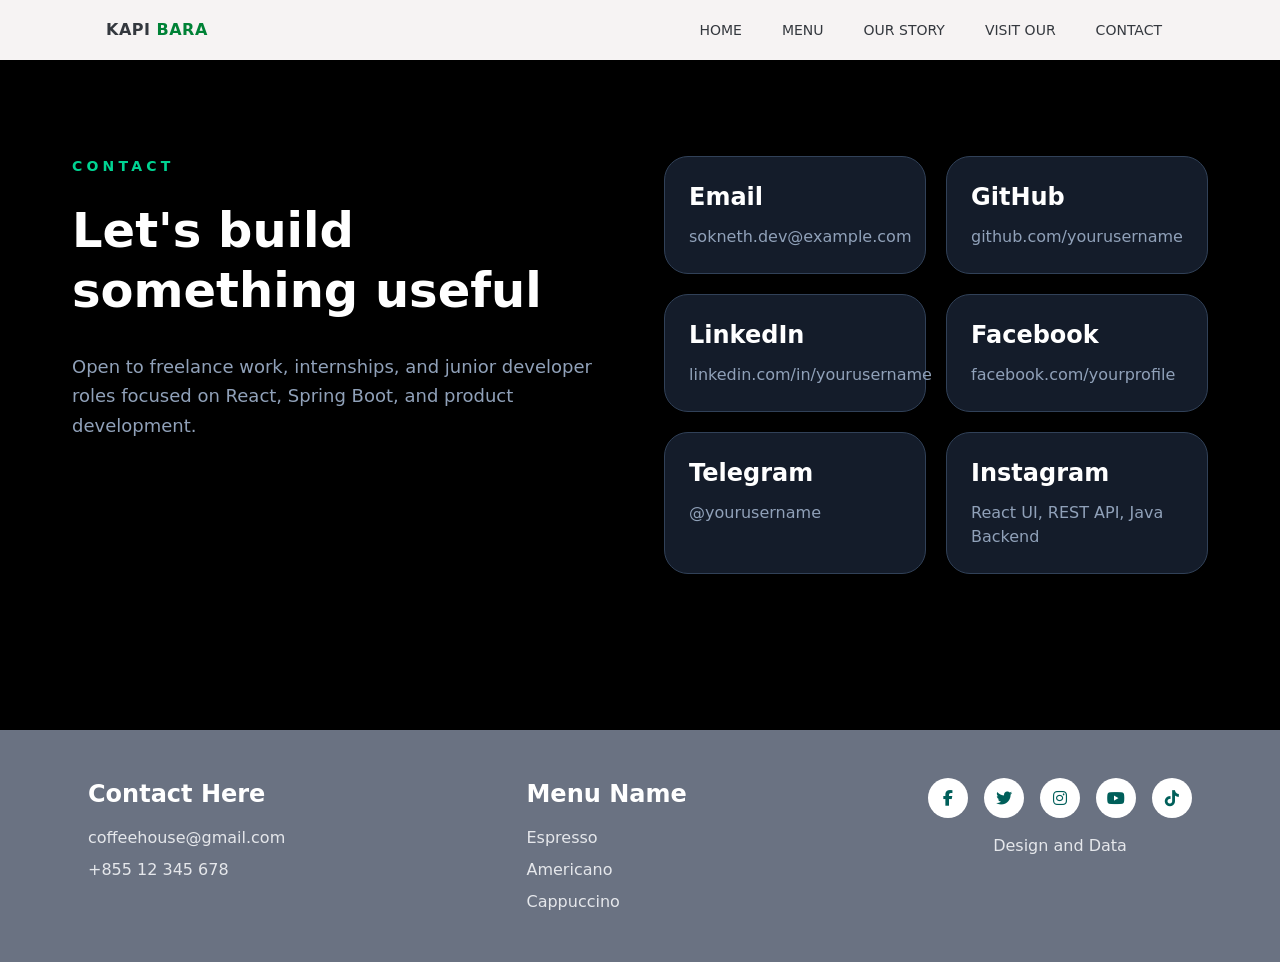
==== src/html/contact.html @ fe5241a5 "first commit" ====
<!DOCTYPE html>
<html lang="en">

<head>
    <meta charset="UTF-8" />
    <meta name="viewport" content="width=device-width, initialscale=1" />
    <title>Portfolio</title>
    <link rel="stylesheet" href="../../style.css">
    <!-- link Tailwind -->
   <link rel="stylesheet" href="../output.css">
    <!-- link cdn -->
      <link rel="stylesheet" href="https://cdnjs.cloudflare.com/ajax/libs/font-awesome/6.5.2/css/all.min.css">
   
</head>

<body class="bg-main">
    <nav aria-label="Primary" class="bg-white">
        <div class="nav-inner lg:h-15 md:h-15">
            <div class="brand"><a href="#">KAPI <span class="text-green-700">BARA</span></a></div>
            <!-- Mobile toggle (checkbox hack) -->
            <input id="nav-toggle" class="toggle" type="checkbox" ariacontrols="
primary-menu" aria-expanded="false" />
            <label for="nav-toggle" class="toggle-label" aria-label="Toggle
navigation">☰ <span>Menu</span></label>
            <ul id="primary-menu" class="menu font-medium text-sm ">
                 <li><a href="../../index.html" class="home">HOME</a></li>
                <li><a href="menu.html">MENU</a></li>
                <li><a href="our.html">OUR STORY</a></li>
                <li><a href="visit.html">VISIT OUR</a></li>
                <li><a href="contact.html">CONTACT</a></li>
            </ul>
        </div>
    </nav>

<section class="max-w-7xl mx-auto px-6 py-12">
    <div class="rounded-[40px] p-8 md:p-12">

        <div class="grid lg:grid-cols-2 gap-12 items-start">

            <!-- Left Side -->
            <div>
                <p class="text-emerald-400 uppercase tracking-[0.3em] font-semibold text-sm">
                    Contact
                </p>

                <h1 class="text-white text-4xl md:text-5xl font-bold mt-6 leading-tight">
                    Let's build something useful
                </h1>

                <p class="text-slate-400 text-lg mt-8 leading-relaxed max-w-xl">
                    Open to freelance work, internships, and junior developer roles
                    focused on React, Spring Boot, and product development.
                </p>
            </div>

            <!-- Right Side -->
            <div class="grid sm:grid-cols-2 gap-5">

                <!-- Email -->
                <a href="mailto:sokneth.dev@example.com"
                    class="block bg-slate-800/70 border border-slate-700 rounded-3xl p-6
                    hover:border-emerald-400 hover:-translate-y-1 hover:scale-105
                    transition-all duration-300">

                    <h3 class="text-white text-2xl font-semibold">Email</h3>
                    <p class="text-slate-400 mt-3">
                        sokneth.dev@example.com
                    </p>
                </a>

                <!-- GitHub -->
                <a href="https://github.com/yourusername" target="_blank"
                    class="block bg-slate-800/70 border border-slate-700 rounded-3xl p-6
                    hover:border-emerald-400 hover:-translate-y-1 hover:scale-105
                    transition-all duration-300">

                    <h3 class="text-white text-2xl font-semibold">GitHub</h3>
                    <p class="text-slate-400 mt-3">
                        github.com/yourusername
                    </p>
                </a>

                <!-- LinkedIn -->
                <a href="https://linkedin.com/in/yourusername" target="_blank"
                    class="block bg-slate-800/70 border border-slate-700 rounded-3xl p-6
                    hover:border-emerald-400 hover:-translate-y-1 hover:scale-105
                    transition-all duration-300">

                    <h3 class="text-white text-2xl font-semibold">LinkedIn</h3>
                    <p class="text-slate-400 mt-3">
                        linkedin.com/in/yourusername
                    </p>
                </a>

                <!-- Facebook -->
                <a href="https://facebook.com/yourprofile" target="_blank"
                    class="block bg-slate-800/70 border border-slate-700 rounded-3xl p-6
                    hover:border-emerald-400 hover:-translate-y-1 hover:scale-105
                    transition-all duration-300">

                    <h3 class="text-white text-2xl font-semibold">Facebook</h3>
                    <p class="text-slate-400 mt-3">
                        facebook.com/yourprofile
                    </p>
                </a>

                <!-- Telegram -->
                <a href="https://t.me/yourusername" target="_blank"
                    class="block bg-slate-800/70 border border-slate-700 rounded-3xl p-6
                    hover:border-emerald-400 hover:-translate-y-1 hover:scale-105
                    transition-all duration-300">

                    <h3 class="text-white text-2xl font-semibold">Telegram</h3>
                    <p class="text-slate-400 mt-3">
                        @yourusername
                    </p>
                </a>

                <div
                    class="bg-slate-800/70 border border-slate-700 rounded-3xl p-6
                    hover:border-emerald-400 hover:-translate-y-1 hover:scale-105
                    transition-all duration-300">

                    <h3 class="text-white text-2xl font-semibold">Instagram</h3>
                    <p class="text-slate-400 mt-3">
                        React UI, REST API, Java Backend
                    </p>
                </div>

            </div>

        </div>

    </div>
</section>
    
     <footer class="bg-gray-500 text-white py-12 mt-15">
      <div class="max-w-6xl mx-auto px-6">
        <div class="flex flex-col md:flex-row justify-between items-center md:items-start gap-10">
            <div class="text-center md:text-left">
                <h3 class="text-2xl font-bold mb-4">Contact Here</h3>
                <p class="text-gray-200">coffeehouse@gmail.com</p>
                <p class="text-gray-200 mt-2">+855 12 345 678</p>
            </div>
            <div class="text-center md:text-left">
                <h3 class="text-2xl font-bold mb-4">Menu Name</h3>
                <ul class="space-y-2 text-gray-200">
                    <li>Espresso</li>
                    <li>Americano</li>
                    <li>Cappuccino</li>
                </ul>
            </div>
            <div class="text-center">
                <div class="flex justify-center gap-4 mb-4">
                    <a href="#"   class="w-10 h-10 bg-white text-teal-800 rounded-full flex items-center justify-center hover:scale-110 transition">
                        <i class="fa-brands fa-facebook-f"></i>
                    </a>

                    <a href="#" class="w-10 h-10 bg-white text-teal-800 rounded-full flex items-center justify-center hover:scale-110 transition">
                        <i class="fa-brands fa-twitter"></i>
                    </a>
                    <a href="#"
                        class="w-10 h-10 bg-white text-teal-800 rounded-full flex items-center justify-center hover:scale-110 transition">
                        <i class="fa-brands fa-instagram"></i>
                    </a>
                    <a href="#"  class="w-10 h-10 bg-white text-teal-800 rounded-full flex items-center justify-center hover:scale-110 transition">
                        <i class="fa-brands fa-youtube"></i>
                    </a>
                    <a href="#"   class="w-10 h-10 bg-white text-teal-800 rounded-full flex items-center justify-center hover:scale-110 transition">
                        <i class="fa-brands fa-tiktok"></i>
                    </a>
                </div>
                <p class="text-gray-200">Design and Data</p>
            </div>

        </div>
    </div>
</footer>
</body>

</html>
---- style.css ----
:root {
  --bg: #f6f3f3; /* dark navy */
  --fg: #34383e; /* light text */
  --accent: #22c55e; /* green */
  --hover: #d9e9d9; /* darker hover */
  --focus: #d9dee4; /* focus ring */
}

:root {
  --surface: #f3efe7;
  --surface-header: rgba(243, 239, 231, 0.82);
  --surface-elevated: rgba(255, 252, 247, 0.84);
  --text: #1d2433;
  --muted: #59657c;
  --accent: #0f9d7a;
  --accent-strong: #d97706;
  --line: rgba(29, 36, 51, 0.12);
  --glow-soft: rgba(255, 255, 255, 0.3);
}

/* Reset/utility */
* {
  box-sizing: border-box;
}
body {
  margin: 0;
  font-family: system-ui, Arial, sans-serif;
  background:#2f0606;
  color: #111;
}
/* NAVBAR */
nav {
  background: var(--bg);
  color: var(--fg);
  position: sticky;
  top: 0;
  z-index: 1000;
}
.nav-inner {
  max-width: 1100px;
  margin-inline: auto;
  display: flex;
  align-items: center;
  justify-content: space-between;
  padding: 0.75rem 1rem;
}
.brand a {
  color: var(--fg);
  text-decoration: none;
  font-weight: 700;
  letter-spacing: 0.5px;
}
/* Menu list (desktop) */
.menu {
  list-style: none;
  display: flex;
  gap: 1rem;
  margin: 0;
  padding: 0;
}
.menu a {
  color: var(--fg);
  text-decoration: none;
  padding: 0.5rem 0.75rem;
  border-radius: 6px;
}
.menu a:hover {
  background: var(--hover);
}
.menu a:focus-visible {
  outline: 3px solid var(--focus);
  outline-offset: 2px;
}
/* Mobile toggle */
.toggle {
  display: none; /* checkbox hidden */
}
.toggle-label {
  display: none;
  cursor: pointer;
  padding: 0.4rem;
  border-radius: 6px;
  border: 1px solid #334155;
}
.toggle-label:focus-visible {
  outline: 3px solid var(--focus);

  outline-offset: 2px;
}
/* Responsive: stack menu on small screens */
@media (max-width: 640px) {
  .nav-inner {
    flex-wrap: wrap;
    gap: 0.5rem;
  }
  .menu {
    flex-direction: column;
    width: 100%;
    display: none; /* hidden by default */
    background: var(--bg);
    border-top: 1px solid #415f89;
    padding: 0.5rem 0;
  }
  /* Show hamburger button */
  .toggle-label {
    display: inline-flex;
    align-items: center;
    gap: 0.5rem;
    color: var(--fg);
  }
  /* If checkbox is checked, show menu */
  .toggle:checked + .toggle-label + ul.menu {
    display: flex;
   
  }

  
}
main {
  max-width: 100%;
  margin: 2rem auto;
  padding: 0 1rem;
}
@media (max-width: 640px) {

  .main{
    width: 100%;
    height: auto;
    display: flex;
    justify-content: center;
    gap: 20px;

  }
}

.bg-main{
  background-color: #000000;
}
---- src/output.css ----
/*! tailwindcss v4.3.0 | MIT License | https://tailwindcss.com */
@layer properties;
@layer theme, base, components, utilities;
@layer theme {
  :root, :host {
    --font-sans: ui-sans-serif, system-ui, sans-serif, "Apple Color Emoji",
      "Segoe UI Emoji", "Segoe UI Symbol", "Noto Color Emoji";
    --font-mono: ui-monospace, SFMono-Regular, Menlo, Monaco, Consolas, "Liberation Mono",
      "Courier New", monospace;
    --color-red-700: oklch(50.5% 0.213 27.518);
    --color-amber-50: oklch(98.7% 0.022 95.277);
    --color-amber-700: oklch(55.5% 0.163 48.998);
    --color-amber-900: oklch(41.4% 0.112 45.904);
    --color-amber-950: oklch(27.9% 0.077 45.635);
    --color-green-400: oklch(79.2% 0.209 151.711);
    --color-green-500: oklch(72.3% 0.219 149.579);
    --color-green-600: oklch(62.7% 0.194 149.214);
    --color-green-700: oklch(52.7% 0.154 150.069);
    --color-emerald-400: oklch(76.5% 0.177 163.223);
    --color-teal-800: oklch(43.7% 0.078 188.216);
    --color-blue-600: oklch(54.6% 0.245 262.881);
    --color-slate-300: oklch(86.9% 0.022 252.894);
    --color-slate-400: oklch(70.4% 0.04 256.788);
    --color-slate-700: oklch(37.2% 0.044 257.287);
    --color-slate-800: oklch(27.9% 0.041 260.031);
    --color-gray-200: oklch(92.8% 0.006 264.531);
    --color-gray-300: oklch(87.2% 0.01 258.338);
    --color-gray-400: oklch(70.7% 0.022 261.325);
    --color-gray-500: oklch(55.1% 0.027 264.364);
    --color-gray-800: oklch(27.8% 0.033 256.848);
    --color-white: #fff;
    --spacing: 0.25rem;
    --container-xl: 36rem;
    --container-2xl: 42rem;
    --container-3xl: 48rem;
    --container-5xl: 64rem;
    --container-6xl: 72rem;
    --container-7xl: 80rem;
    --text-sm: 0.875rem;
    --text-sm--line-height: calc(1.25 / 0.875);
    --text-lg: 1.125rem;
    --text-lg--line-height: calc(1.75 / 1.125);
    --text-xl: 1.25rem;
    --text-xl--line-height: calc(1.75 / 1.25);
    --text-2xl: 1.5rem;
    --text-2xl--line-height: calc(2 / 1.5);
    --text-3xl: 1.875rem;
    --text-3xl--line-height: calc(2.25 / 1.875);
    --text-4xl: 2.25rem;
    --text-4xl--line-height: calc(2.5 / 2.25);
    --text-5xl: 3rem;
    --text-5xl--line-height: 1;
    --text-7xl: 4.5rem;
    --text-7xl--line-height: 1;
    --font-weight-medium: 500;
    --font-weight-semibold: 600;
    --font-weight-bold: 700;
    --font-weight-extrabold: 800;
    --tracking-wide: 0.025em;
    --tracking-widest: 0.1em;
    --leading-tight: 1.25;
    --leading-relaxed: 1.625;
    --radius-xl: 0.75rem;
    --radius-2xl: 1rem;
    --radius-3xl: 1.5rem;
    --default-transition-duration: 150ms;
    --default-transition-timing-function: cubic-bezier(0.4, 0, 0.2, 1);
    --default-font-family: var(--font-sans);
    --default-mono-font-family: var(--font-mono);
  }
}
@layer base {
  *, ::after, ::before, ::backdrop, ::file-selector-button {
    box-sizing: border-box;
    margin: 0;
    padding: 0;
    border: 0 solid;
  }
  html, :host {
    line-height: 1.5;
    -webkit-text-size-adjust: 100%;
    tab-size: 4;
    font-family: var(--default-font-family, ui-sans-serif, system-ui, sans-serif, "Apple Color Emoji", "Segoe UI Emoji", "Segoe UI Symbol", "Noto Color Emoji");
    font-feature-settings: var(--default-font-feature-settings, normal);
    font-variation-settings: var(--default-font-variation-settings, normal);
    -webkit-tap-highlight-color: transparent;
  }
  hr {
    height: 0;
    color: inherit;
    border-top-width: 1px;
  }
  abbr:where([title]) {
    -webkit-text-decoration: underline dotted;
    text-decoration: underline dotted;
  }
  h1, h2, h3, h4, h5, h6 {
    font-size: inherit;
    font-weight: inherit;
  }
  a {
    color: inherit;
    -webkit-text-decoration: inherit;
    text-decoration: inherit;
  }
  b, strong {
    font-weight: bolder;
  }
  code, kbd, samp, pre {
    font-family: var(--default-mono-font-family, ui-monospace, SFMono-Regular, Menlo, Monaco, Consolas, "Liberation Mono", "Courier New", monospace);
    font-feature-settings: var(--default-mono-font-feature-settings, normal);
    font-variation-settings: var(--default-mono-font-variation-settings, normal);
    font-size: 1em;
  }
  small {
    font-size: 80%;
  }
  sub, sup {
    font-size: 75%;
    line-height: 0;
    position: relative;
    vertical-align: baseline;
  }
  sub {
    bottom: -0.25em;
  }
  sup {
    top: -0.5em;
  }
  table {
    text-indent: 0;
    border-color: inherit;
    border-collapse: collapse;
  }
  :-moz-focusring {
    outline: auto;
  }
  progress {
    vertical-align: baseline;
  }
  summary {
    display: list-item;
  }
  ol, ul, menu {
    list-style: none;
  }
  img, svg, video, canvas, audio, iframe, embed, object {
    display: block;
    vertical-align: middle;
  }
  img, video {
    max-width: 100%;
    height: auto;
  }
  button, input, select, optgroup, textarea, ::file-selector-button {
    font: inherit;
    font-feature-settings: inherit;
    font-variation-settings: inherit;
    letter-spacing: inherit;
    color: inherit;
    border-radius: 0;
    background-color: transparent;
    opacity: 1;
  }
  :where(select:is([multiple], [size])) optgroup {
    font-weight: bolder;
  }
  :where(select:is([multiple], [size])) optgroup option {
    padding-inline-start: 20px;
  }
  ::file-selector-button {
    margin-inline-end: 4px;
  }
  ::placeholder {
    opacity: 1;
  }
  @supports (not (-webkit-appearance: -apple-pay-button))  or (contain-intrinsic-size: 1px) {
    ::placeholder {
      color: currentcolor;
      @supports (color: color-mix(in lab, red, red)) {
        color: color-mix(in oklab, currentcolor 50%, transparent);
      }
    }
  }
  textarea {
    resize: vertical;
  }
  ::-webkit-search-decoration {
    -webkit-appearance: none;
  }
  ::-webkit-date-and-time-value {
    min-height: 1lh;
    text-align: inherit;
  }
  ::-webkit-datetime-edit {
    display: inline-flex;
  }
  ::-webkit-datetime-edit-fields-wrapper {
    padding: 0;
  }
  ::-webkit-datetime-edit, ::-webkit-datetime-edit-year-field, ::-webkit-datetime-edit-month-field, ::-webkit-datetime-edit-day-field, ::-webkit-datetime-edit-hour-field, ::-webkit-datetime-edit-minute-field, ::-webkit-datetime-edit-second-field, ::-webkit-datetime-edit-millisecond-field, ::-webkit-datetime-edit-meridiem-field {
    padding-block: 0;
  }
  ::-webkit-calendar-picker-indicator {
    line-height: 1;
  }
  :-moz-ui-invalid {
    box-shadow: none;
  }
  button, input:where([type="button"], [type="reset"], [type="submit"]), ::file-selector-button {
    appearance: button;
  }
  ::-webkit-inner-spin-button, ::-webkit-outer-spin-button {
    height: auto;
  }
  [hidden]:where(:not([hidden="until-found"])) {
    display: none !important;
  }
}
@layer utilities {
  .mx-auto {
    margin-inline: auto;
  }
  .mt-2 {
    margin-top: calc(var(--spacing) * 2);
  }
  .mt-3 {
    margin-top: calc(var(--spacing) * 3);
  }
  .mt-6 {
    margin-top: calc(var(--spacing) * 6);
  }
  .mt-8 {
    margin-top: calc(var(--spacing) * 8);
  }
  .mt-15 {
    margin-top: calc(var(--spacing) * 15);
  }
  .mt-20 {
    margin-top: calc(var(--spacing) * 20);
  }
  .mt-33 {
    margin-top: calc(var(--spacing) * 33);
  }
  .mt-47 {
    margin-top: calc(var(--spacing) * 47);
  }
  .mr-5 {
    margin-right: calc(var(--spacing) * 5);
  }
  .mb-4 {
    margin-bottom: calc(var(--spacing) * 4);
  }
  .mb-6 {
    margin-bottom: calc(var(--spacing) * 6);
  }
  .mb-8 {
    margin-bottom: calc(var(--spacing) * 8);
  }
  .block {
    display: block;
  }
  .flex {
    display: flex;
  }
  .grid {
    display: grid;
  }
  .h-10 {
    height: calc(var(--spacing) * 10);
  }
  .h-40 {
    height: calc(var(--spacing) * 40);
  }
  .h-auto {
    height: auto;
  }
  .h-full {
    height: 100%;
  }
  .min-h-screen {
    min-height: 100vh;
  }
  .w-10 {
    width: calc(var(--spacing) * 10);
  }
  .w-70 {
    width: calc(var(--spacing) * 70);
  }
  .w-full {
    width: 100%;
  }
  .max-w-2xl {
    max-width: var(--container-2xl);
  }
  .max-w-3xl {
    max-width: var(--container-3xl);
  }
  .max-w-5xl {
    max-width: var(--container-5xl);
  }
  .max-w-6xl {
    max-width: var(--container-6xl);
  }
  .max-w-7xl {
    max-width: var(--container-7xl);
  }
  .max-w-xl {
    max-width: var(--container-xl);
  }
  .cursor-pointer {
    cursor: pointer;
  }
  .grid-cols-1 {
    grid-template-columns: repeat(1, minmax(0, 1fr));
  }
  .flex-col {
    flex-direction: column;
  }
  .items-center {
    align-items: center;
  }
  .items-start {
    align-items: flex-start;
  }
  .justify-between {
    justify-content: space-between;
  }
  .justify-center {
    justify-content: center;
  }
  .gap-4 {
    gap: calc(var(--spacing) * 4);
  }
  .gap-5 {
    gap: calc(var(--spacing) * 5);
  }
  .gap-10 {
    gap: calc(var(--spacing) * 10);
  }
  .gap-12 {
    gap: calc(var(--spacing) * 12);
  }
  .space-y-2 {
    :where(& > :not(:last-child)) {
      --tw-space-y-reverse: 0;
      margin-block-start: calc(calc(var(--spacing) * 2) * var(--tw-space-y-reverse));
      margin-block-end: calc(calc(var(--spacing) * 2) * calc(1 - var(--tw-space-y-reverse)));
    }
  }
  .space-y-3 {
    :where(& > :not(:last-child)) {
      --tw-space-y-reverse: 0;
      margin-block-start: calc(calc(var(--spacing) * 3) * var(--tw-space-y-reverse));
      margin-block-end: calc(calc(var(--spacing) * 3) * calc(1 - var(--tw-space-y-reverse)));
    }
  }
  .space-y-5 {
    :where(& > :not(:last-child)) {
      --tw-space-y-reverse: 0;
      margin-block-start: calc(calc(var(--spacing) * 5) * var(--tw-space-y-reverse));
      margin-block-end: calc(calc(var(--spacing) * 5) * calc(1 - var(--tw-space-y-reverse)));
    }
  }
  .overflow-hidden {
    overflow: hidden;
  }
  .rounded-2xl {
    border-radius: var(--radius-2xl);
  }
  .rounded-3xl {
    border-radius: var(--radius-3xl);
  }
  .rounded-\[40px\] {
    border-radius: 40px;
  }
  .rounded-full {
    border-radius: calc(infinity * 1px);
  }
  .rounded-xl {
    border-radius: var(--radius-xl);
  }
  .border {
    border-style: var(--tw-border-style);
    border-width: 1px;
  }
  .border-2 {
    border-style: var(--tw-border-style);
    border-width: 2px;
  }
  .border-slate-700 {
    border-color: var(--color-slate-700);
  }
  .border-white {
    border-color: var(--color-white);
  }
  .bg-amber-900 {
    background-color: var(--color-amber-900);
  }
  .bg-amber-950 {
    background-color: var(--color-amber-950);
  }
  .bg-gray-500 {
    background-color: var(--color-gray-500);
  }
  .bg-gray-800 {
    background-color: var(--color-gray-800);
  }
  .bg-slate-800\/70 {
    background-color: color-mix(in srgb, oklch(27.9% 0.041 260.031) 70%, transparent);
    @supports (color: color-mix(in lab, red, red)) {
      background-color: color-mix(in oklab, var(--color-slate-800) 70%, transparent);
    }
  }
  .bg-white {
    background-color: var(--color-white);
  }
  .bg-\[url\(\'https\:\/\/i\.pinimg\.com\/1200x\/38\/8e\/64\/388e6440cb45dd4a9fd54f156b3e3c4f\.jpg\'\)\] {
    background-image: url('https://i.pinimg.com/1200x/38/8e/64/388e6440cb45dd4a9fd54f156b3e3c4f.jpg');
  }
  .bg-cover {
    background-size: cover;
  }
  .bg-center {
    background-position: center;
  }
  .object-cover {
    object-fit: cover;
  }
  .p-4 {
    padding: calc(var(--spacing) * 4);
  }
  .p-6 {
    padding: calc(var(--spacing) * 6);
  }
  .p-8 {
    padding: calc(var(--spacing) * 8);
  }
  .px-6 {
    padding-inline: calc(var(--spacing) * 6);
  }
  .px-7 {
    padding-inline: calc(var(--spacing) * 7);
  }
  .px-8 {
    padding-inline: calc(var(--spacing) * 8);
  }
  .px-9 {
    padding-inline: calc(var(--spacing) * 9);
  }
  .px-12 {
    padding-inline: calc(var(--spacing) * 12);
  }
  .px-23 {
    padding-inline: calc(var(--spacing) * 23);
  }
  .py-2 {
    padding-block: calc(var(--spacing) * 2);
  }
  .py-3 {
    padding-block: calc(var(--spacing) * 3);
  }
  .py-4 {
    padding-block: calc(var(--spacing) * 4);
  }
  .py-10 {
    padding-block: calc(var(--spacing) * 10);
  }
  .py-12 {
    padding-block: calc(var(--spacing) * 12);
  }
  .py-29 {
    padding-block: calc(var(--spacing) * 29);
  }
  .pt-2 {
    padding-top: calc(var(--spacing) * 2);
  }
  .pt-5 {
    padding-top: calc(var(--spacing) * 5);
  }
  .text-center {
    text-align: center;
  }
  .text-2xl {
    font-size: var(--text-2xl);
    line-height: var(--tw-leading, var(--text-2xl--line-height));
  }
  .text-3xl {
    font-size: var(--text-3xl);
    line-height: var(--tw-leading, var(--text-3xl--line-height));
  }
  .text-4xl {
    font-size: var(--text-4xl);
    line-height: var(--tw-leading, var(--text-4xl--line-height));
  }
  .text-5xl {
    font-size: var(--text-5xl);
    line-height: var(--tw-leading, var(--text-5xl--line-height));
  }
  .text-lg {
    font-size: var(--text-lg);
    line-height: var(--tw-leading, var(--text-lg--line-height));
  }
  .text-sm {
    font-size: var(--text-sm);
    line-height: var(--tw-leading, var(--text-sm--line-height));
  }
  .text-xl {
    font-size: var(--text-xl);
    line-height: var(--tw-leading, var(--text-xl--line-height));
  }
  .leading-7 {
    --tw-leading: calc(var(--spacing) * 7);
    line-height: calc(var(--spacing) * 7);
  }
  .leading-10 {
    --tw-leading: calc(var(--spacing) * 10);
    line-height: calc(var(--spacing) * 10);
  }
  .leading-relaxed {
    --tw-leading: var(--leading-relaxed);
    line-height: var(--leading-relaxed);
  }
  .leading-tight {
    --tw-leading: var(--leading-tight);
    line-height: var(--leading-tight);
  }
  .font-bold {
    --tw-font-weight: var(--font-weight-bold);
    font-weight: var(--font-weight-bold);
  }
  .font-extrabold {
    --tw-font-weight: var(--font-weight-extrabold);
    font-weight: var(--font-weight-extrabold);
  }
  .font-medium {
    --tw-font-weight: var(--font-weight-medium);
    font-weight: var(--font-weight-medium);
  }
  .font-semibold {
    --tw-font-weight: var(--font-weight-semibold);
    font-weight: var(--font-weight-semibold);
  }
  .tracking-\[0\.3em\] {
    --tw-tracking: 0.3em;
    letter-spacing: 0.3em;
  }
  .tracking-wide {
    --tw-tracking: var(--tracking-wide);
    letter-spacing: var(--tracking-wide);
  }
  .tracking-widest {
    --tw-tracking: var(--tracking-widest);
    letter-spacing: var(--tracking-widest);
  }
  .text-emerald-400 {
    color: var(--color-emerald-400);
  }
  .text-gray-200 {
    color: var(--color-gray-200);
  }
  .text-gray-300 {
    color: var(--color-gray-300);
  }
  .text-gray-400 {
    color: var(--color-gray-400);
  }
  .text-gray-500 {
    color: var(--color-gray-500);
  }
  .text-green-400 {
    color: var(--color-green-400);
  }
  .text-green-500 {
    color: var(--color-green-500);
  }
  .text-green-700 {
    color: var(--color-green-700);
  }
  .text-red-700 {
    color: var(--color-red-700);
  }
  .text-slate-400 {
    color: var(--color-slate-400);
  }
  .text-teal-800 {
    color: var(--color-teal-800);
  }
  .text-white {
    color: var(--color-white);
  }
  .uppercase {
    text-transform: uppercase;
  }
  .italic {
    font-style: italic;
  }
  .underline {
    text-decoration-line: underline;
  }
  .shadow-lg {
    --tw-shadow: 0 10px 15px -3px var(--tw-shadow-color, rgb(0 0 0 / 0.1)), 0 4px 6px -4px var(--tw-shadow-color, rgb(0 0 0 / 0.1));
    box-shadow: var(--tw-inset-shadow), var(--tw-inset-ring-shadow), var(--tw-ring-offset-shadow), var(--tw-ring-shadow), var(--tw-shadow);
  }
  .shadow-md {
    --tw-shadow: 0 4px 6px -1px var(--tw-shadow-color, rgb(0 0 0 / 0.1)), 0 2px 4px -2px var(--tw-shadow-color, rgb(0 0 0 / 0.1));
    box-shadow: var(--tw-inset-shadow), var(--tw-inset-ring-shadow), var(--tw-ring-offset-shadow), var(--tw-ring-shadow), var(--tw-shadow);
  }
  .transition {
    transition-property: color, background-color, border-color, outline-color, text-decoration-color, fill, stroke, --tw-gradient-from, --tw-gradient-via, --tw-gradient-to, opacity, box-shadow, transform, translate, scale, rotate, filter, -webkit-backdrop-filter, backdrop-filter, display, content-visibility, overlay, pointer-events;
    transition-timing-function: var(--tw-ease, var(--default-transition-timing-function));
    transition-duration: var(--tw-duration, var(--default-transition-duration));
  }
  .transition-all {
    transition-property: all;
    transition-timing-function: var(--tw-ease, var(--default-transition-timing-function));
    transition-duration: var(--tw-duration, var(--default-transition-duration));
  }
  .duration-300 {
    --tw-duration: 300ms;
    transition-duration: 300ms;
  }
  .hover\:-translate-y-1 {
    &:hover {
      @media (hover: hover) {
        --tw-translate-y: calc(var(--spacing) * -1);
        translate: var(--tw-translate-x) var(--tw-translate-y);
      }
    }
  }
  .hover\:scale-105 {
    &:hover {
      @media (hover: hover) {
        --tw-scale-x: 105%;
        --tw-scale-y: 105%;
        --tw-scale-z: 105%;
        scale: var(--tw-scale-x) var(--tw-scale-y);
      }
    }
  }
  .hover\:scale-110 {
    &:hover {
      @media (hover: hover) {
        --tw-scale-x: 110%;
        --tw-scale-y: 110%;
        --tw-scale-z: 110%;
        scale: var(--tw-scale-x) var(--tw-scale-y);
      }
    }
  }
  .hover\:border-emerald-400 {
    &:hover {
      @media (hover: hover) {
        border-color: var(--color-emerald-400);
      }
    }
  }
  .hover\:border-green-500 {
    &:hover {
      @media (hover: hover) {
        border-color: var(--color-green-500);
      }
    }
  }
  .hover\:bg-blue-600 {
    &:hover {
      @media (hover: hover) {
        background-color: var(--color-blue-600);
      }
    }
  }
  .hover\:bg-green-600 {
    &:hover {
      @media (hover: hover) {
        background-color: var(--color-green-600);
      }
    }
  }
  .hover\:bg-green-700 {
    &:hover {
      @media (hover: hover) {
        background-color: var(--color-green-700);
      }
    }
  }
  .hover\:shadow-lg {
    &:hover {
      @media (hover: hover) {
        --tw-shadow: 0 10px 15px -3px var(--tw-shadow-color, rgb(0 0 0 / 0.1)), 0 4px 6px -4px var(--tw-shadow-color, rgb(0 0 0 / 0.1));
        box-shadow: var(--tw-inset-shadow), var(--tw-inset-ring-shadow), var(--tw-ring-offset-shadow), var(--tw-ring-shadow), var(--tw-shadow);
      }
    }
  }
  .hover\:shadow-green-500\/30 {
    &:hover {
      @media (hover: hover) {
        --tw-shadow-color: color-mix(in srgb, oklch(72.3% 0.219 149.579) 30%, transparent);
        @supports (color: color-mix(in lab, red, red)) {
          --tw-shadow-color: color-mix(in oklab, color-mix(in oklab, var(--color-green-500) 30%, transparent) var(--tw-shadow-alpha), transparent);
        }
      }
    }
  }
  .sm\:grid-cols-2 {
    @media (width >= 40rem) {
      grid-template-columns: repeat(2, minmax(0, 1fr));
    }
  }
  .sm\:grid-cols-3 {
    @media (width >= 40rem) {
      grid-template-columns: repeat(3, minmax(0, 1fr));
    }
  }
  .sm\:flex-row {
    @media (width >= 40rem) {
      flex-direction: row;
    }
  }
  .sm\:text-5xl {
    @media (width >= 40rem) {
      font-size: var(--text-5xl);
      line-height: var(--tw-leading, var(--text-5xl--line-height));
    }
  }
  .md\:h-15 {
    @media (width >= 48rem) {
      height: calc(var(--spacing) * 15);
    }
  }
  .md\:flex-row {
    @media (width >= 48rem) {
      flex-direction: row;
    }
  }
  .md\:items-start {
    @media (width >= 48rem) {
      align-items: flex-start;
    }
  }
  .md\:p-12 {
    @media (width >= 48rem) {
      padding: calc(var(--spacing) * 12);
    }
  }
  .md\:text-left {
    @media (width >= 48rem) {
      text-align: left;
    }
  }
  .md\:text-5xl {
    @media (width >= 48rem) {
      font-size: var(--text-5xl);
      line-height: var(--tw-leading, var(--text-5xl--line-height));
    }
  }
  .lg\:ml-15 {
    @media (width >= 64rem) {
      margin-left: calc(var(--spacing) * 15);
    }
  }
  .lg\:ml-35 {
    @media (width >= 64rem) {
      margin-left: calc(var(--spacing) * 35);
    }
  }
  .lg\:ml-70 {
    @media (width >= 64rem) {
      margin-left: calc(var(--spacing) * 70);
    }
  }
  .lg\:h-15 {
    @media (width >= 64rem) {
      height: calc(var(--spacing) * 15);
    }
  }
  .lg\:w-190 {
    @media (width >= 64rem) {
      width: calc(var(--spacing) * 190);
    }
  }
  .lg\:grid-cols-2 {
    @media (width >= 64rem) {
      grid-template-columns: repeat(2, minmax(0, 1fr));
    }
  }
  .lg\:flex-row {
    @media (width >= 64rem) {
      flex-direction: row;
    }
  }
  .lg\:text-7xl {
    @media (width >= 64rem) {
      font-size: var(--text-7xl);
      line-height: var(--tw-leading, var(--text-7xl--line-height));
    }
  }
}
@property --tw-space-y-reverse {
  syntax: "*";
  inherits: false;
  initial-value: 0;
}
@property --tw-border-style {
  syntax: "*";
  inherits: false;
  initial-value: solid;
}
@property --tw-leading {
  syntax: "*";
  inherits: false;
}
@property --tw-font-weight {
  syntax: "*";
  inherits: false;
}
@property --tw-tracking {
  syntax: "*";
  inherits: false;
}
@property --tw-shadow {
  syntax: "*";
  inherits: false;
  initial-value: 0 0 #0000;
}
@property --tw-shadow-color {
  syntax: "*";
  inherits: false;
}
@property --tw-shadow-alpha {
  syntax: "<percentage>";
  inherits: false;
  initial-value: 100%;
}
@property --tw-inset-shadow {
  syntax: "*";
  inherits: false;
  initial-value: 0 0 #0000;
}
@property --tw-inset-shadow-color {
  syntax: "*";
  inherits: false;
}
@property --tw-inset-shadow-alpha {
  syntax: "<percentage>";
  inherits: false;
  initial-value: 100%;
}
@property --tw-ring-color {
  syntax: "*";
  inherits: false;
}
@property --tw-ring-shadow {
  syntax: "*";
  inherits: false;
  initial-value: 0 0 #0000;
}
@property --tw-inset-ring-color {
  syntax: "*";
  inherits: false;
}
@property --tw-inset-ring-shadow {
  syntax: "*";
  inherits: false;
  initial-value: 0 0 #0000;
}
@property --tw-ring-inset {
  syntax: "*";
  inherits: false;
}
@property --tw-ring-offset-width {
  syntax: "<length>";
  inherits: false;
  initial-value: 0px;
}
@property --tw-ring-offset-color {
  syntax: "*";
  inherits: false;
  initial-value: #fff;
}
@property --tw-ring-offset-shadow {
  syntax: "*";
  inherits: false;
  initial-value: 0 0 #0000;
}
@property --tw-duration {
  syntax: "*";
  inherits: false;
}
@property --tw-translate-x {
  syntax: "*";
  inherits: false;
  initial-value: 0;
}
@property --tw-translate-y {
  syntax: "*";
  inherits: false;
  initial-value: 0;
}
@property --tw-translate-z {
  syntax: "*";
  inherits: false;
  initial-value: 0;
}
@property --tw-scale-x {
  syntax: "*";
  inherits: false;
  initial-value: 1;
}
@property --tw-scale-y {
  syntax: "*";
  inherits: false;
  initial-value: 1;
}
@property --tw-scale-z {
  syntax: "*";
  inherits: false;
  initial-value: 1;
}
@layer properties {
  @supports ((-webkit-hyphens: none) and (not (margin-trim: inline))) or ((-moz-orient: inline) and (not (color:rgb(from red r g b)))) {
    *, ::before, ::after, ::backdrop {
      --tw-space-y-reverse: 0;
      --tw-border-style: solid;
      --tw-leading: initial;
      --tw-font-weight: initial;
      --tw-tracking: initial;
      --tw-shadow: 0 0 #0000;
      --tw-shadow-color: initial;
      --tw-shadow-alpha: 100%;
      --tw-inset-shadow: 0 0 #0000;
      --tw-inset-shadow-color: initial;
      --tw-inset-shadow-alpha: 100%;
      --tw-ring-color: initial;
      --tw-ring-shadow: 0 0 #0000;
      --tw-inset-ring-color: initial;
      --tw-inset-ring-shadow: 0 0 #0000;
      --tw-ring-inset: initial;
      --tw-ring-offset-width: 0px;
      --tw-ring-offset-color: #fff;
      --tw-ring-offset-shadow: 0 0 #0000;
      --tw-duration: initial;
      --tw-translate-x: 0;
      --tw-translate-y: 0;
      --tw-translate-z: 0;
      --tw-scale-x: 1;
      --tw-scale-y: 1;
      --tw-scale-z: 1;
    }
  }
}
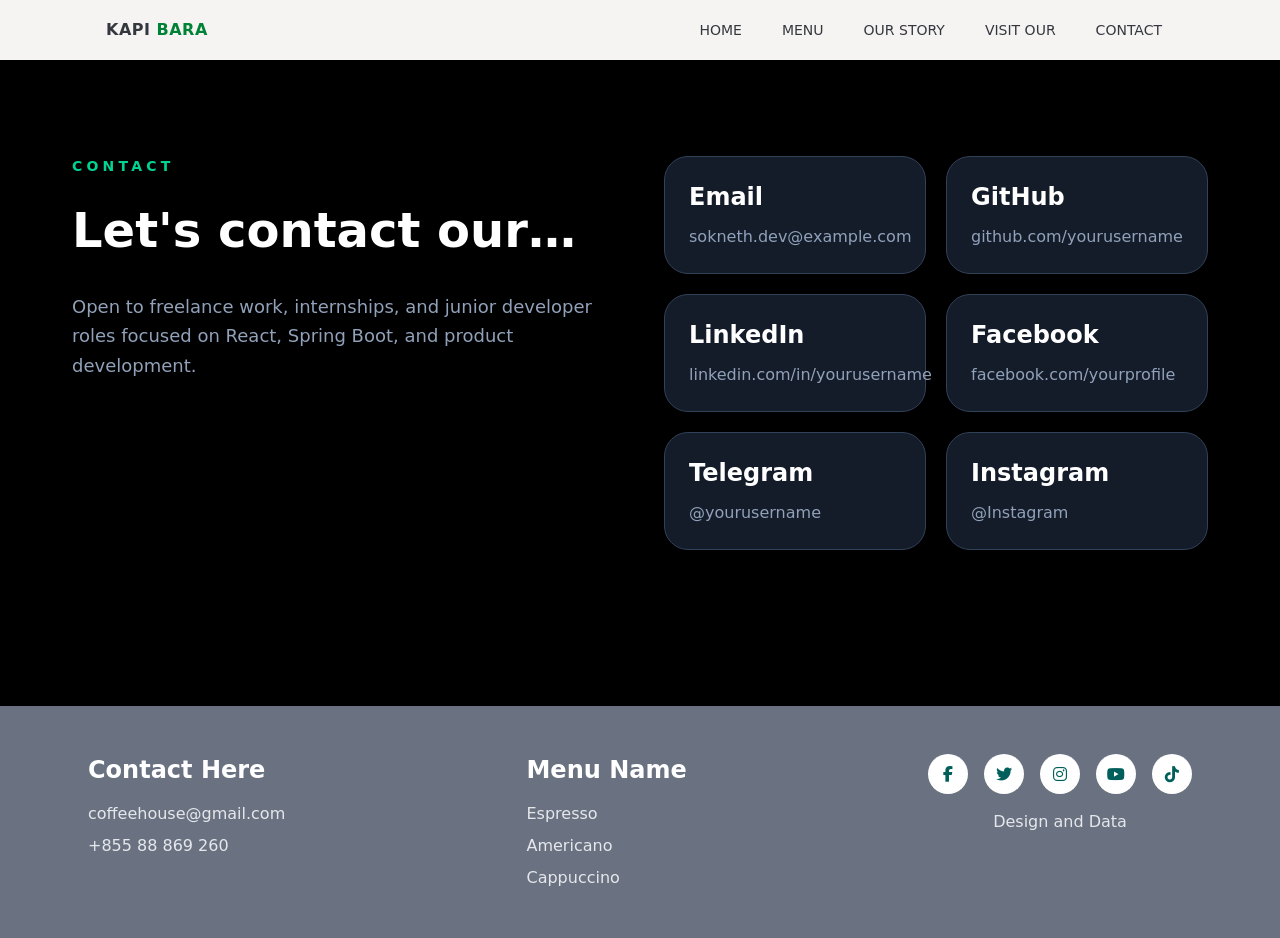
==== commit 7c150c76: "final" ====
--- a/src/html/contact.html
+++ b/src/html/contact.html
@@ -4,7 +4,7 @@
 <head>
     <meta charset="UTF-8" />
     <meta name="viewport" content="width=device-width, initialscale=1" />
-    <title>Portfolio</title>
+    <title>Contact</title>
     <link rel="stylesheet" href="../../style.css">
     <!-- link Tailwind -->
    <link rel="stylesheet" href="../output.css">
@@ -44,7 +44,7 @@
                 </p>
 
                 <h1 class="text-white text-4xl md:text-5xl font-bold mt-6 leading-tight">
-                    Let's build something useful
+                  Let's contact our…
                 </h1>
 
                 <p class="text-slate-400 text-lg mt-8 leading-relaxed max-w-xl">
@@ -69,7 +69,7 @@
                 </a>
 
                 <!-- GitHub -->
-                <a href="https://github.com/yourusername" target="_blank"
+                <a href="https://github.com/minet2943-byte" target="_blank"
                     class="block bg-slate-800/70 border border-slate-700 rounded-3xl p-6
                     hover:border-emerald-400 hover:-translate-y-1 hover:scale-105
                     transition-all duration-300">
@@ -93,7 +93,7 @@
                 </a>
 
                 <!-- Facebook -->
-                <a href="https://facebook.com/yourprofile" target="_blank"
+                <a href="https://www.facebook.com/seum.sokneth?rdid=q5EShaHIPmz1rM4j&share_url=https%3A%2F%2Fwww.facebook.com%2Fshare%2F1Gu5zGgSHv%2F#" target="_blank"
                     class="block bg-slate-800/70 border border-slate-700 rounded-3xl p-6
                     hover:border-emerald-400 hover:-translate-y-1 hover:scale-105
                     transition-all duration-300">
@@ -105,7 +105,7 @@
                 </a>
 
                 <!-- Telegram -->
-                <a href="https://t.me/yourusername" target="_blank"
+                <a href="https://t.me/@neth1" target="_blank"
                     class="block bg-slate-800/70 border border-slate-700 rounded-3xl p-6
                     hover:border-emerald-400 hover:-translate-y-1 hover:scale-105
                     transition-all duration-300">
@@ -123,7 +123,7 @@
 
                     <h3 class="text-white text-2xl font-semibold">Instagram</h3>
                     <p class="text-slate-400 mt-3">
-                        React UI, REST API, Java Backend
+                       @Instagram
                     </p>
                 </div>
 
@@ -140,7 +140,7 @@
             <div class="text-center md:text-left">
                 <h3 class="text-2xl font-bold mb-4">Contact Here</h3>
                 <p class="text-gray-200">coffeehouse@gmail.com</p>
-                <p class="text-gray-200 mt-2">+855 12 345 678</p>
+                <p class="text-gray-200 mt-2">+855 88 869 260</p>
             </div>
             <div class="text-center md:text-left">
                 <h3 class="text-2xl font-bold mb-4">Menu Name</h3>
--- a/src/output.css
+++ b/src/output.css
@@ -8,8 +8,6 @@
     --font-mono: ui-monospace, SFMono-Regular, Menlo, Monaco, Consolas, "Liberation Mono",
       "Courier New", monospace;
     --color-red-700: oklch(50.5% 0.213 27.518);
-    --color-amber-50: oklch(98.7% 0.022 95.277);
-    --color-amber-700: oklch(55.5% 0.163 48.998);
     --color-amber-900: oklch(41.4% 0.112 45.904);
     --color-amber-950: oklch(27.9% 0.077 45.635);
     --color-green-400: oklch(79.2% 0.209 151.711);
@@ -19,7 +17,6 @@
     --color-emerald-400: oklch(76.5% 0.177 163.223);
     --color-teal-800: oklch(43.7% 0.078 188.216);
     --color-blue-600: oklch(54.6% 0.245 262.881);
-    --color-slate-300: oklch(86.9% 0.022 252.894);
     --color-slate-400: oklch(70.4% 0.04 256.788);
     --color-slate-700: oklch(37.2% 0.044 257.287);
     --color-slate-800: oklch(27.9% 0.041 260.031);
@@ -50,12 +47,15 @@
     --text-4xl--line-height: calc(2.5 / 2.25);
     --text-5xl: 3rem;
     --text-5xl--line-height: 1;
+    --text-6xl: 3.75rem;
+    --text-6xl--line-height: 1;
     --text-7xl: 4.5rem;
     --text-7xl--line-height: 1;
     --font-weight-medium: 500;
     --font-weight-semibold: 600;
     --font-weight-bold: 700;
     --font-weight-extrabold: 800;
+    --tracking-tight: -0.025em;
     --tracking-wide: 0.025em;
     --tracking-widest: 0.1em;
     --leading-tight: 1.25;
@@ -266,6 +266,9 @@
   .grid {
     display: grid;
   }
+  .table {
+    display: table;
+  }
   .h-10 {
     height: calc(var(--spacing) * 10);
   }
@@ -308,8 +311,14 @@
   .max-w-xl {
     max-width: var(--container-xl);
   }
+  .border-collapse {
+    border-collapse: collapse;
+  }
   .cursor-pointer {
     cursor: pointer;
+  }
+  .resize {
+    resize: both;
   }
   .grid-cols-1 {
     grid-template-columns: repeat(1, minmax(0, 1fr));
@@ -406,6 +415,9 @@
   .bg-gray-800 {
     background-color: var(--color-gray-800);
   }
+  .bg-slate-800 {
+    background-color: var(--color-slate-800);
+  }
   .bg-slate-800\/70 {
     background-color: color-mix(in srgb, oklch(27.9% 0.041 260.031) 70%, transparent);
     @supports (color: color-mix(in lab, red, red)) {
@@ -545,6 +557,10 @@
     --tw-tracking: 0.3em;
     letter-spacing: 0.3em;
   }
+  .tracking-tight {
+    --tw-tracking: var(--tracking-tight);
+    letter-spacing: var(--tracking-tight);
+  }
   .tracking-wide {
     --tw-tracking: var(--tracking-wide);
     letter-spacing: var(--tracking-wide);
@@ -574,6 +590,9 @@
   .text-green-500 {
     color: var(--color-green-500);
   }
+  .text-green-600 {
+    color: var(--color-green-600);
+  }
   .text-green-700 {
     color: var(--color-green-700);
   }
@@ -605,6 +624,10 @@
   .shadow-md {
     --tw-shadow: 0 4px 6px -1px var(--tw-shadow-color, rgb(0 0 0 / 0.1)), 0 2px 4px -2px var(--tw-shadow-color, rgb(0 0 0 / 0.1));
     box-shadow: var(--tw-inset-shadow), var(--tw-inset-ring-shadow), var(--tw-ring-offset-shadow), var(--tw-ring-shadow), var(--tw-shadow);
+  }
+  .outline {
+    outline-style: var(--tw-outline-style);
+    outline-width: 1px;
   }
   .transition {
     transition-property: color, background-color, border-color, outline-color, text-decoration-color, fill, stroke, --tw-gradient-from, --tw-gradient-via, --tw-gradient-to, opacity, box-shadow, transform, translate, scale, rotate, filter, -webkit-backdrop-filter, backdrop-filter, display, content-visibility, overlay, pointer-events;
@@ -753,6 +776,12 @@
       line-height: var(--tw-leading, var(--text-5xl--line-height));
     }
   }
+  .md\:text-6xl {
+    @media (width >= 48rem) {
+      font-size: var(--text-6xl);
+      line-height: var(--tw-leading, var(--text-6xl--line-height));
+    }
+  }
   .lg\:ml-15 {
     @media (width >= 64rem) {
       margin-left: calc(var(--spacing) * 15);
@@ -881,6 +910,11 @@
   syntax: "*";
   inherits: false;
   initial-value: 0 0 #0000;
+}
+@property --tw-outline-style {
+  syntax: "*";
+  inherits: false;
+  initial-value: solid;
 }
 @property --tw-duration {
   syntax: "*";
@@ -938,6 +972,7 @@
       --tw-ring-offset-width: 0px;
       --tw-ring-offset-color: #fff;
       --tw-ring-offset-shadow: 0 0 #0000;
+      --tw-outline-style: solid;
       --tw-duration: initial;
       --tw-translate-x: 0;
       --tw-translate-y: 0;
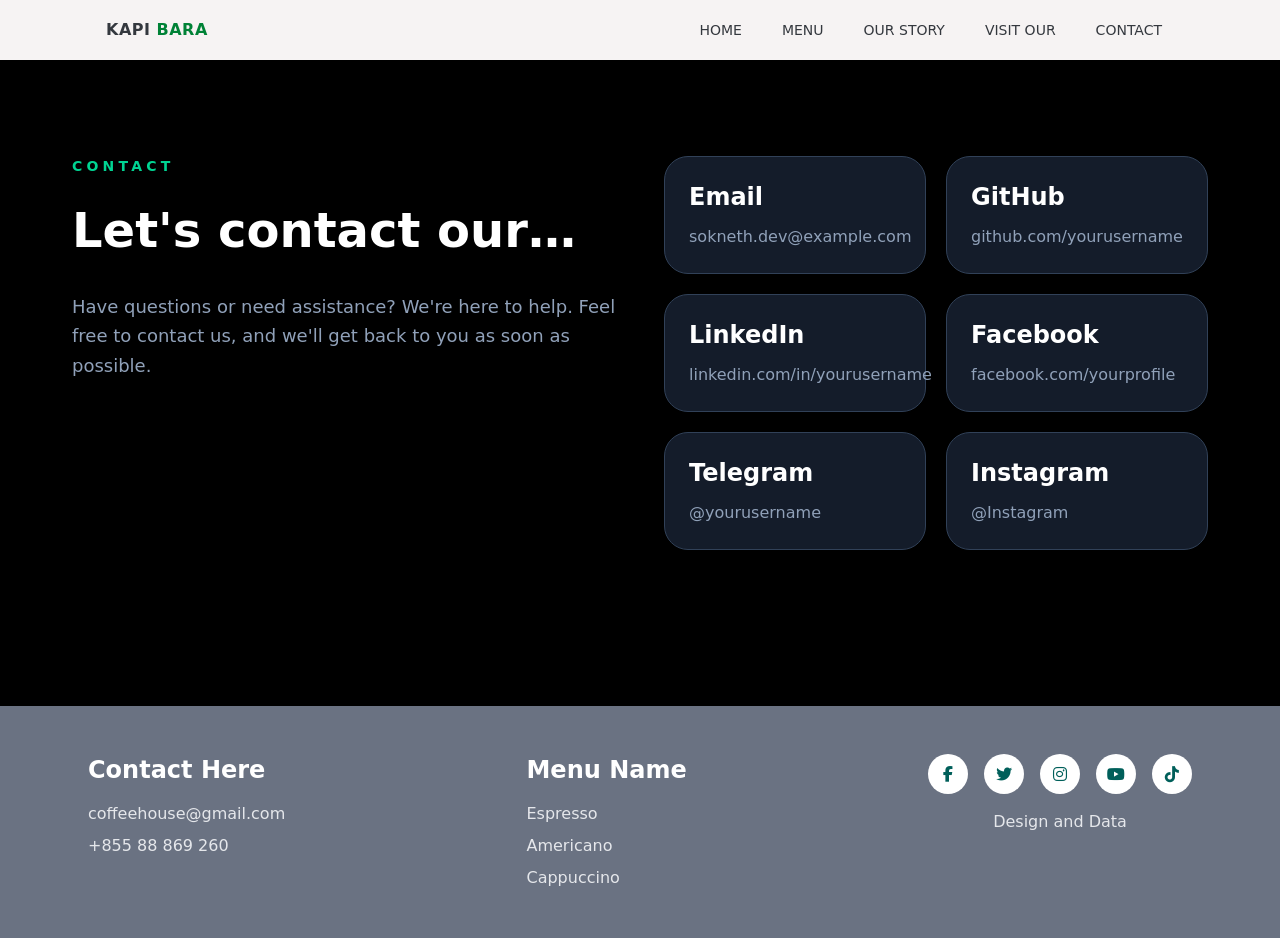
==== commit 41fd83bb: "fianl" ====
--- a/src/html/contact.html
+++ b/src/html/contact.html
@@ -48,8 +48,7 @@
                 </h1>
 
                 <p class="text-slate-400 text-lg mt-8 leading-relaxed max-w-xl">
-                    Open to freelance work, internships, and junior developer roles
-                    focused on React, Spring Boot, and product development.
+                   Have questions or need assistance? We're here to help. Feel free to contact us, and we'll get back to you as soon as possible.
                 </p>
             </div>
 
--- a/src/output.css
+++ b/src/output.css
@@ -266,9 +266,6 @@
   .grid {
     display: grid;
   }
-  .table {
-    display: table;
-  }
   .h-10 {
     height: calc(var(--spacing) * 10);
   }
@@ -311,14 +308,8 @@
   .max-w-xl {
     max-width: var(--container-xl);
   }
-  .border-collapse {
-    border-collapse: collapse;
-  }
   .cursor-pointer {
     cursor: pointer;
-  }
-  .resize {
-    resize: both;
   }
   .grid-cols-1 {
     grid-template-columns: repeat(1, minmax(0, 1fr));
@@ -415,9 +406,6 @@
   .bg-gray-800 {
     background-color: var(--color-gray-800);
   }
-  .bg-slate-800 {
-    background-color: var(--color-slate-800);
-  }
   .bg-slate-800\/70 {
     background-color: color-mix(in srgb, oklch(27.9% 0.041 260.031) 70%, transparent);
     @supports (color: color-mix(in lab, red, red)) {
@@ -590,9 +578,6 @@
   .text-green-500 {
     color: var(--color-green-500);
   }
-  .text-green-600 {
-    color: var(--color-green-600);
-  }
   .text-green-700 {
     color: var(--color-green-700);
   }
@@ -613,9 +598,6 @@
   }
   .italic {
     font-style: italic;
-  }
-  .underline {
-    text-decoration-line: underline;
   }
   .shadow-lg {
     --tw-shadow: 0 10px 15px -3px var(--tw-shadow-color, rgb(0 0 0 / 0.1)), 0 4px 6px -4px var(--tw-shadow-color, rgb(0 0 0 / 0.1));
@@ -624,10 +606,6 @@
   .shadow-md {
     --tw-shadow: 0 4px 6px -1px var(--tw-shadow-color, rgb(0 0 0 / 0.1)), 0 2px 4px -2px var(--tw-shadow-color, rgb(0 0 0 / 0.1));
     box-shadow: var(--tw-inset-shadow), var(--tw-inset-ring-shadow), var(--tw-ring-offset-shadow), var(--tw-ring-shadow), var(--tw-shadow);
-  }
-  .outline {
-    outline-style: var(--tw-outline-style);
-    outline-width: 1px;
   }
   .transition {
     transition-property: color, background-color, border-color, outline-color, text-decoration-color, fill, stroke, --tw-gradient-from, --tw-gradient-via, --tw-gradient-to, opacity, box-shadow, transform, translate, scale, rotate, filter, -webkit-backdrop-filter, backdrop-filter, display, content-visibility, overlay, pointer-events;
@@ -739,12 +717,6 @@
       flex-direction: row;
     }
   }
-  .sm\:text-5xl {
-    @media (width >= 40rem) {
-      font-size: var(--text-5xl);
-      line-height: var(--tw-leading, var(--text-5xl--line-height));
-    }
-  }
   .md\:h-15 {
     @media (width >= 48rem) {
       height: calc(var(--spacing) * 15);
@@ -910,11 +882,6 @@
   syntax: "*";
   inherits: false;
   initial-value: 0 0 #0000;
-}
-@property --tw-outline-style {
-  syntax: "*";
-  inherits: false;
-  initial-value: solid;
 }
 @property --tw-duration {
   syntax: "*";
@@ -972,7 +939,6 @@
       --tw-ring-offset-width: 0px;
       --tw-ring-offset-color: #fff;
       --tw-ring-offset-shadow: 0 0 #0000;
-      --tw-outline-style: solid;
       --tw-duration: initial;
       --tw-translate-x: 0;
       --tw-translate-y: 0;
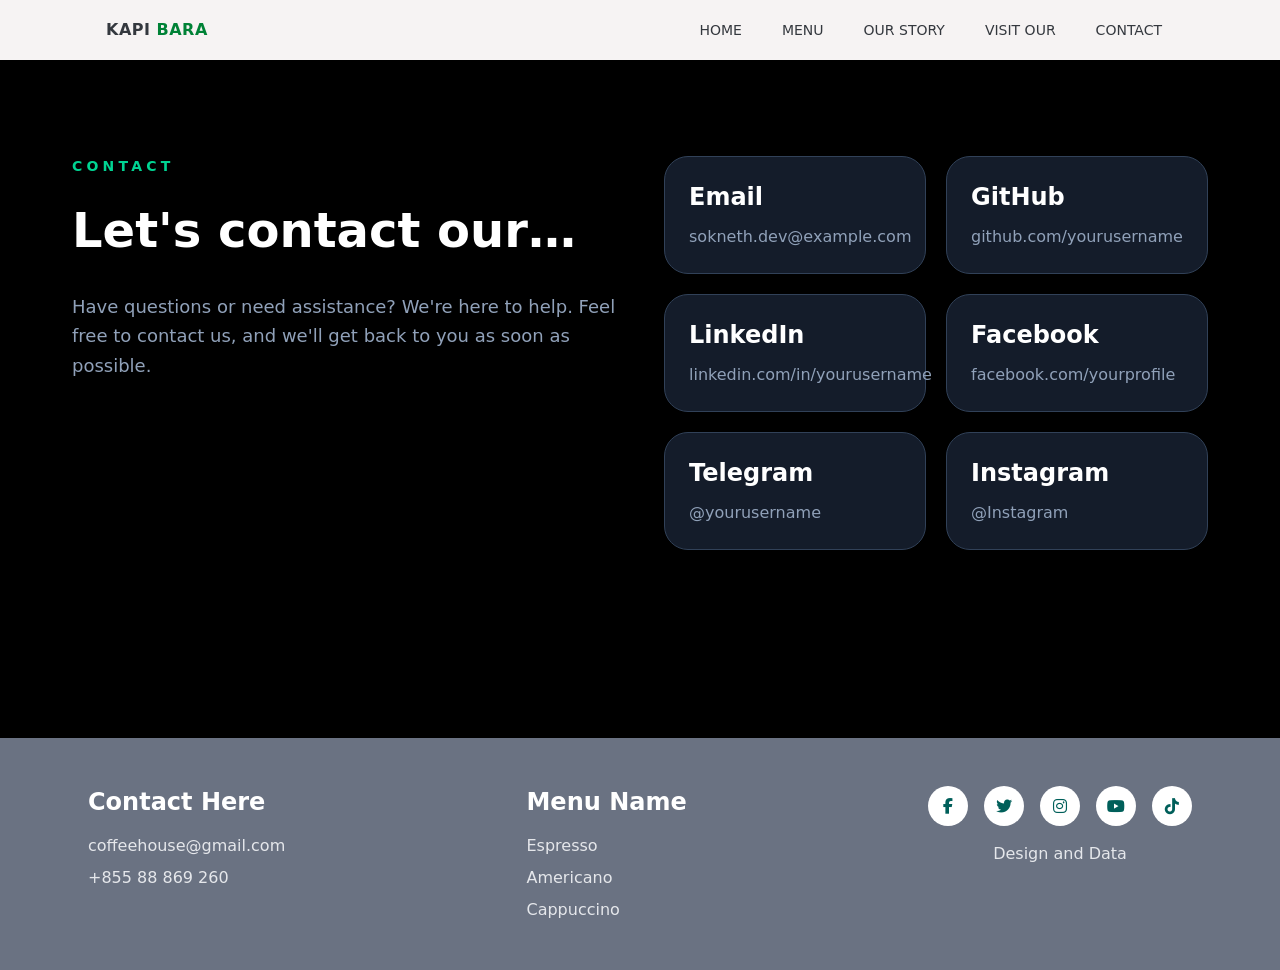
==== commit 65a3f799: "finalProject" ====
--- a/src/html/contact.html
+++ b/src/html/contact.html
@@ -133,7 +133,7 @@
     </div>
 </section>
     
-     <footer class="bg-gray-500 text-white py-12 mt-15">
+     <footer class="bg-gray-500 text-white py-12 mt-23">
       <div class="max-w-6xl mx-auto px-6">
         <div class="flex flex-col md:flex-row justify-between items-center md:items-start gap-10">
             <div class="text-center md:text-left">
--- a/src/output.css
+++ b/src/output.css
@@ -239,6 +239,12 @@
   .mt-20 {
     margin-top: calc(var(--spacing) * 20);
   }
+  .mt-23 {
+    margin-top: calc(var(--spacing) * 23);
+  }
+  .mt-25 {
+    margin-top: calc(var(--spacing) * 25);
+  }
   .mt-33 {
     margin-top: calc(var(--spacing) * 33);
   }
@@ -266,6 +272,9 @@
   .grid {
     display: grid;
   }
+  .table {
+    display: table;
+  }
   .h-10 {
     height: calc(var(--spacing) * 10);
   }
@@ -308,8 +317,14 @@
   .max-w-xl {
     max-width: var(--container-xl);
   }
+  .border-collapse {
+    border-collapse: collapse;
+  }
   .cursor-pointer {
     cursor: pointer;
+  }
+  .resize {
+    resize: both;
   }
   .grid-cols-1 {
     grid-template-columns: repeat(1, minmax(0, 1fr));
@@ -406,6 +421,9 @@
   .bg-gray-800 {
     background-color: var(--color-gray-800);
   }
+  .bg-slate-800 {
+    background-color: var(--color-slate-800);
+  }
   .bg-slate-800\/70 {
     background-color: color-mix(in srgb, oklch(27.9% 0.041 260.031) 70%, transparent);
     @supports (color: color-mix(in lab, red, red)) {
@@ -599,6 +617,9 @@
   .italic {
     font-style: italic;
   }
+  .underline {
+    text-decoration-line: underline;
+  }
   .shadow-lg {
     --tw-shadow: 0 10px 15px -3px var(--tw-shadow-color, rgb(0 0 0 / 0.1)), 0 4px 6px -4px var(--tw-shadow-color, rgb(0 0 0 / 0.1));
     box-shadow: var(--tw-inset-shadow), var(--tw-inset-ring-shadow), var(--tw-ring-offset-shadow), var(--tw-ring-shadow), var(--tw-shadow);
@@ -606,6 +627,10 @@
   .shadow-md {
     --tw-shadow: 0 4px 6px -1px var(--tw-shadow-color, rgb(0 0 0 / 0.1)), 0 2px 4px -2px var(--tw-shadow-color, rgb(0 0 0 / 0.1));
     box-shadow: var(--tw-inset-shadow), var(--tw-inset-ring-shadow), var(--tw-ring-offset-shadow), var(--tw-ring-shadow), var(--tw-shadow);
+  }
+  .outline {
+    outline-style: var(--tw-outline-style);
+    outline-width: 1px;
   }
   .transition {
     transition-property: color, background-color, border-color, outline-color, text-decoration-color, fill, stroke, --tw-gradient-from, --tw-gradient-via, --tw-gradient-to, opacity, box-shadow, transform, translate, scale, rotate, filter, -webkit-backdrop-filter, backdrop-filter, display, content-visibility, overlay, pointer-events;
@@ -882,6 +907,11 @@
   syntax: "*";
   inherits: false;
   initial-value: 0 0 #0000;
+}
+@property --tw-outline-style {
+  syntax: "*";
+  inherits: false;
+  initial-value: solid;
 }
 @property --tw-duration {
   syntax: "*";
@@ -939,6 +969,7 @@
       --tw-ring-offset-width: 0px;
       --tw-ring-offset-color: #fff;
       --tw-ring-offset-shadow: 0 0 #0000;
+      --tw-outline-style: solid;
       --tw-duration: initial;
       --tw-translate-x: 0;
       --tw-translate-y: 0;
